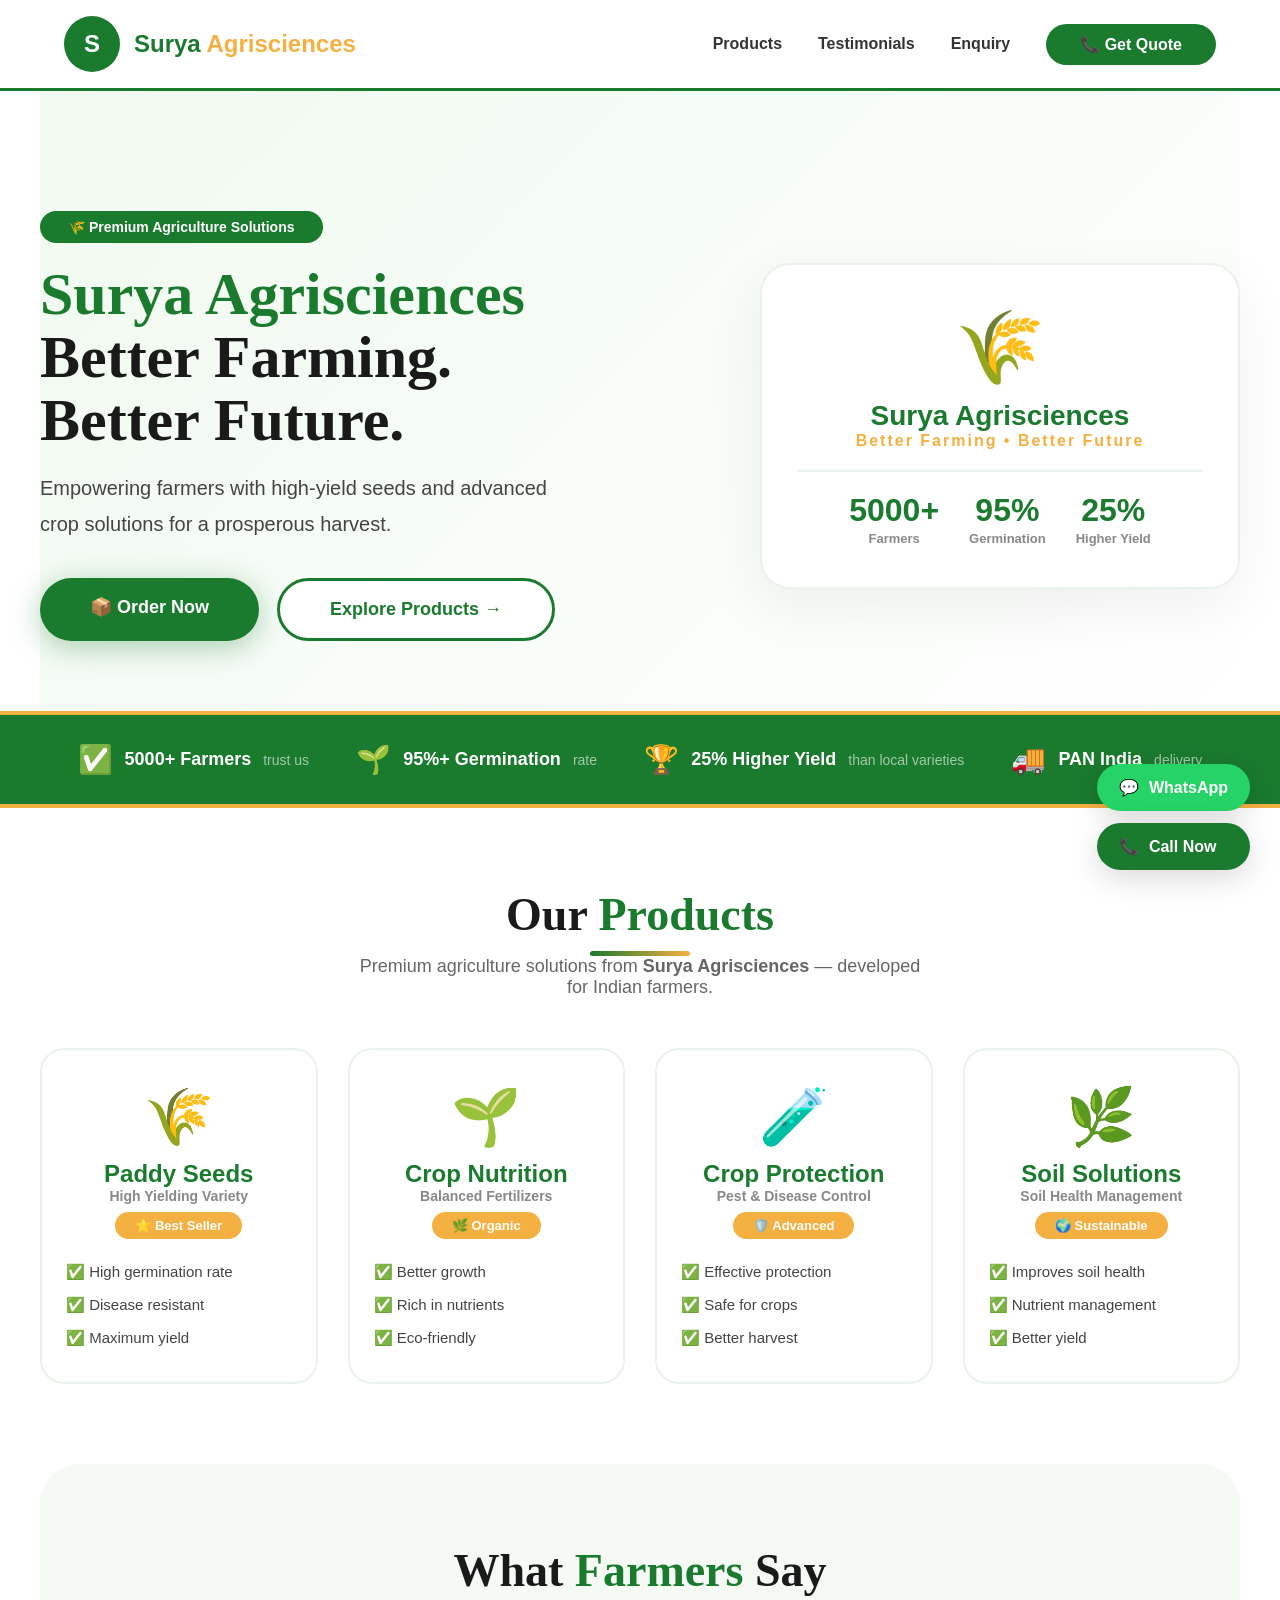
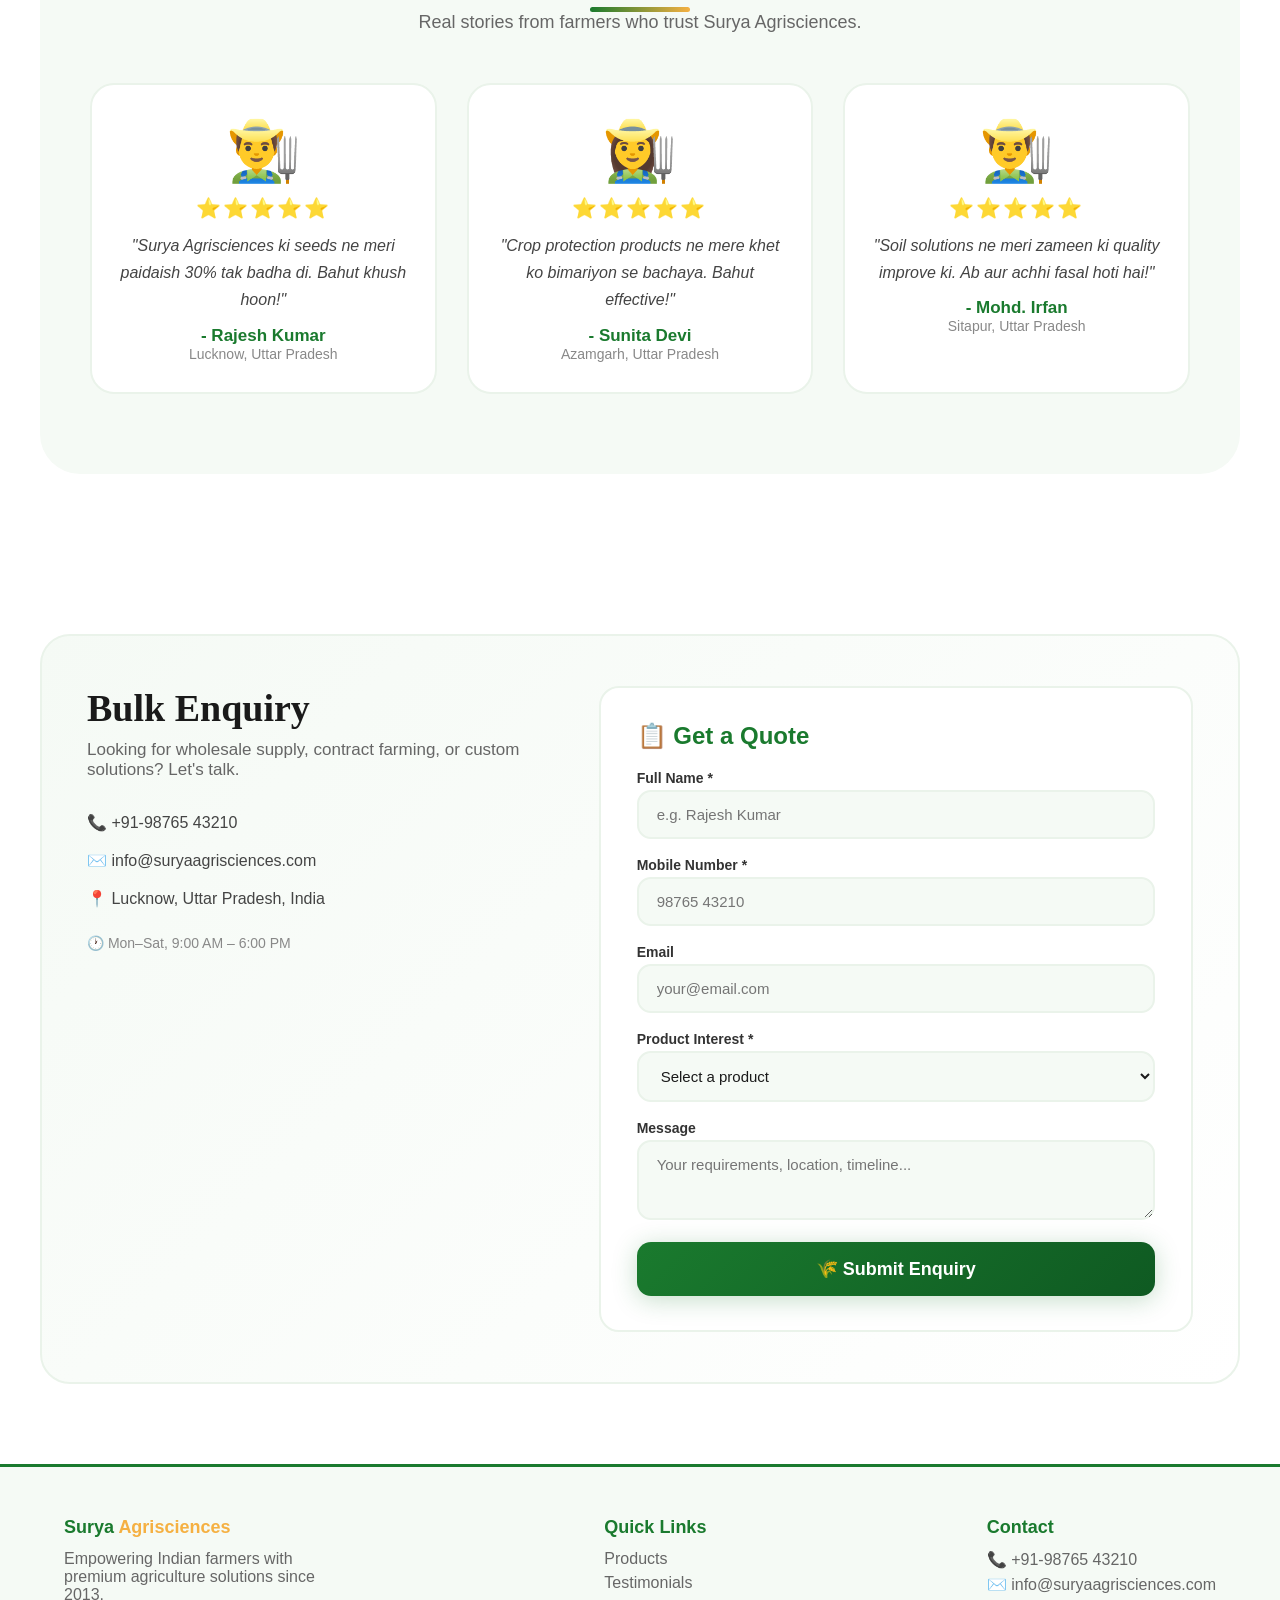
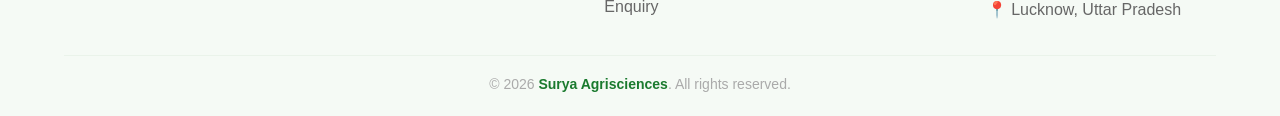
==== index.html @ 0237b811 "Rename Surya.html to index.html" ====
<!DOCTYPE html>
<html lang="hi">
<head>
    <meta charset="UTF-8">
    <meta name="viewport" content="width=device-width, initial-scale=1.0">
    <title>Surya Agrisciences</title>
    <style>
        *{margin:0;padding:0;box-sizing:border-box;}
        body{font-family:'Inter',sans-serif;background:#fff;color:#1a1a1a;}
        .container{max-width:1200px;margin:0 auto;padding:0 24px;}
        .navbar{background:#fff;padding:16px 0;border-bottom:3px solid #1a7a2e;position:sticky;top:0;z-index:999;}
        .nav-flex{display:flex;justify-content:space-between;align-items:center;flex-wrap:wrap;}
        .logo{display:flex;align-items:center;gap:14px;text-decoration:none;}
        .logo-icon{width:56px;height:56px;background:#1a7a2e;border-radius:50%;display:flex;align-items:center;justify-content:center;color:#fff;font-size:24px;font-weight:900;}
        .logo-text .company{font-size:24px;font-weight:900;color:#1a7a2e;}
        .logo-text .company span{color:#f5b042;}
        .nav-links{display:flex;gap:36px;list-style:none;font-weight:600;}
        .nav-links a{text-decoration:none;color:#333;transition:color 0.3s;}
        .nav-links a:hover{color:#1a7a2e;}
        .nav-cta{background:#1a7a2e;color:#fff!important;padding:12px 34px!important;border-radius:50px!important;}
        .hero{padding:120px 0 70px;display:flex;align-items:center;gap:60px;flex-wrap:wrap;background:linear-gradient(135deg,#f0faf0,#fff);}
        .hero-left{flex:1 1 50%;}
        .hero-left .badge{background:#1a7a2e;color:#fff;padding:8px 28px;border-radius:50px;font-size:14px;font-weight:800;display:inline-block;margin-bottom:20px;}
        .hero-left h1{font-size:60px;font-family:'Playfair Display',serif;line-height:1.05;margin-bottom:18px;}
        .hero-left h1 .highlight{color:#1a7a2e;}
        .hero-left p{font-size:20px;color:#444;max-width:520px;margin-bottom:36px;line-height:1.8;}
        .btn-primary{background:#1a7a2e;color:#fff;padding:18px 50px;border-radius:60px;text-decoration:none;font-weight:800;font-size:18px;display:inline-block;box-shadow:0 6px 30px rgba(26,122,46,0.35);}
        .btn-secondary{background:#fff;color:#1a7a2e;padding:18px 50px;border-radius:60px;text-decoration:none;font-weight:700;font-size:18px;border:3px solid #1a7a2e;display:inline-block;}
        .btn-group{display:flex;gap:18px;flex-wrap:wrap;}
        .hero-right{flex:1 1 35%;}
        .hero-card{background:#fff;border-radius:30px;padding:40px 35px;text-align:center;box-shadow:0 20px 60px rgba(0,0,0,0.06);border:2px solid #eaf3ea;}
        .hero-card .icon{font-size:72px;display:block;margin-bottom:10px;}
        .hero-card h3{font-size:28px;font-weight:900;color:#1a7a2e;}
        .hero-card .tagline{font-size:16px;color:#f5b042;font-weight:700;letter-spacing:2px;}
        .hero-card .stats{display:flex;justify-content:center;gap:30px;margin-top:20px;padding-top:20px;border-top:2px solid #eaf3ea;}
        .hero-card .stats .num{font-size:32px;font-weight:900;color:#1a7a2e;display:block;}
        .hero-card .stats .label{font-size:13px;color:#888;font-weight:600;}
        .trust-bar{background:#1a7a2e;padding:28px 0;border-top:4px solid #f5b042;border-bottom:4px solid #f5b042;}
        .trust-grid{display:flex;justify-content:space-around;flex-wrap:wrap;gap:20px;text-align:center;}
        .trust-item{font-weight:700;font-size:18px;color:#fff;display:flex;align-items:center;gap:12px;}
        .trust-item .emoji{font-size:28px;}
        .trust-item small{font-weight:400;color:rgba(255,255,255,0.6);font-size:14px;}
        .section{padding:80px 0;}
        .section-title{font-family:'Playfair Display',serif;font-size:46px;text-align:center;margin-bottom:4px;}
        .section-title span{color:#1a7a2e;}
        .section-sub{text-align:center;color:#666;max-width:580px;margin:0 auto 50px;font-size:18px;}
        .glow-line{width:100px;height:5px;background:linear-gradient(90deg,#1a7a2e,#f5b042);border-radius:4px;margin:10px auto 0;}
        .products-grid{display:grid;grid-template-columns:repeat(auto-fit,minmax(270px,1fr));gap:30px;}
        .product-card{background:#fff;border:2px solid #eaf3ea;border-radius:24px;padding:34px 24px 28px;text-align:center;transition:all 0.4s;}
        .product-card:hover{transform:translateY(-12px);border-color:#1a7a2e;box-shadow:0 20px 60px rgba(26,122,46,0.08);}
        .product-card .icon{font-size:56px;display:block;margin-bottom:10px;}
        .product-card h3{font-size:24px;color:#1a7a2e;font-weight:800;}
        .product-card .variety{font-size:14px;color:#888;font-weight:600;}
        .product-card .badge{background:#f5b042;color:#fff;padding:6px 20px;border-radius:50px;font-size:13px;font-weight:800;display:inline-block;margin-top:8px;}
        .product-card .features{margin-top:16px;font-size:15px;color:#444;line-height:2.2;text-align:left;}
        .product-card .features span{display:block;font-weight:500;}
        .product-card .features span::before{content:'✅ ';color:#1a7a2e;}
        .float-buttons{position:fixed;bottom:30px;right:30px;z-index:999;display:flex;flex-direction:column;gap:12px;}
        .float-btn{display:flex;align-items:center;gap:10px;padding:14px 22px;border-radius:60px;text-decoration:none;font-weight:700;color:#fff;box-shadow:0 8px 30px rgba(0,0,0,0.15);transition:all 0.3s;}
        .float-btn:hover{transform:translateY(-4px)scale(1.05);}
        .float-call{background:#1a7a2e;}
        .float-whatsapp{background:#25D366;}
        .footer{padding:50px 0 24px;border-top:3px solid #1a7a2e;background:#f5faf5;}
        .footer-grid{display:flex;justify-content:space-between;flex-wrap:wrap;gap:30px;margin-bottom:30px;}
        .footer-col h4{font-size:18px;color:#1a7a2e;margin-bottom:12px;font-weight:800;}
        .footer-col a{display:block;color:#666;text-decoration:none;margin-bottom:6px;font-weight:500;}
        .footer-col a:hover{color:#1a7a2e;}
        .footer-bottom{text-align:center;border-top:1px solid #eaf3ea;padding-top:20px;font-size:14px;color:#aaa;}
        .footer-bottom strong{color:#1a7a2e;}
        @media(max-width:768px){
            .hero-left h1{font-size:38px;}
            .nav-flex{flex-direction:column;}
            .nav-links{justify-content:center;margin-top:12px;gap:20px;flex-wrap:wrap;}
            .hero{padding:140px 0 40px;}
            .hero-card .stats{flex-direction:column;gap:12px;}
            .section-title{font-size:32px;}
            .btn-primary,.btn-secondary{padding:14px 32px;font-size:15px;}
            .trust-item{font-size:15px;}
            .trust-item .emoji{font-size:22px;}
        }
        @media(max-width:480px){
            .hero-left h1{font-size:30px;}
            .hero-left p{font-size:17px;}
            .products-grid{grid-template-columns:1fr;}
            .float-btn{padding:10px 16px;font-size:13px;}
            .float-btn-label{display:none;}
        }
    </style>
</head>
<body>

    <!-- NAVBAR -->
    <nav class="navbar">
        <div class="container nav-flex">
            <a href="#" class="logo">
                <div class="logo-icon">S</div>
                <div class="logo-text">
                    <span class="company">Surya <span>Agrisciences</span></span>
                </div>
            </a>
            <ul class="nav-links">
                <li><a href="#products">Products</a></li>
                <li><a href="#testimonials">Testimonials</a></li>
                <li><a href="#enquiry">Enquiry</a></li>
                <li><a href="#enquiry" class="nav-cta">📞 Get Quote</a></li>
            </ul>
        </div>
    </nav>

    <!-- FLOATING BUTTONS -->
    <div class="float-buttons">
        <a href="https://wa.me/919876543210" target="_blank" class="float-btn float-whatsapp">
            <span class="icon">💬</span>
            <span class="float-btn-label">WhatsApp</span>
        </a>
        <a href="tel:+919876543210" class="float-btn float-call">
            <span class="icon">📞</span>
            <span class="float-btn-label">Call Now</span>
        </a>
    </div>

    <!-- HERO -->
    <section class="container hero">
        <div class="hero-left">
            <div class="badge">🌾 Premium Agriculture Solutions</div>
            <h1><span class="highlight">Surya Agrisciences</span><br>Better Farming.<br>Better Future.</h1>
            <p>Empowering farmers with high-yield seeds and advanced crop solutions for a prosperous harvest.</p>
            <div class="btn-group">
                <a href="#enquiry" class="btn-primary">📦 Order Now</a>
                <a href="#products" class="btn-secondary">Explore Products →</a>
            </div>
        </div>
        <div class="hero-right">
            <div class="hero-card">
                <span class="icon">🌾</span>
                <h3>Surya Agrisciences</h3>
                <div class="tagline">Better Farming • Better Future</div>
                <div class="stats">
                    <div><span class="num">5000+</span><span class="label">Farmers</span></div>
                    <div><span class="num">95%</span><span class="label">Germination</span></div>
                    <div><span class="num">25%</span><span class="label">Higher Yield</span></div>
                </div>
            </div>
        </div>
    </section>

    <!-- TRUST BAR -->
    <div class="trust-bar">
        <div class="container trust-grid">
            <span class="trust-item"><span class="emoji">✅</span> 5000+ Farmers <small>trust us</small></span>
            <span class="trust-item"><span class="emoji">🌱</span> 95%+ Germination <small>rate</small></span>
            <span class="trust-item"><span class="emoji">🏆</span> 25% Higher Yield <small>than local varieties</small></span>
            <span class="trust-item"><span class="emoji">🚚</span> PAN India <small>delivery</small></span>
        </div>
    </div>

    <!-- PRODUCTS -->
    <section class="section container" id="products">
        <h2 class="section-title">Our <span>Products</span></h2>
        <div class="glow-line"></div>
        <p class="section-sub">Premium agriculture solutions from <strong>Surya Agrisciences</strong> — developed for Indian farmers.</p>
        <div class="products-grid">
            <div class="product-card">
                <span class="icon">🌾</span>
                <h3>Paddy Seeds</h3>
                <div class="variety">High Yielding Variety</div>
                <span class="badge">⭐ Best Seller</span>
                <div class="features">
                    <span>High germination rate</span>
                    <span>Disease resistant</span>
                    <span>Maximum yield</span>
                </div>
            </div>
            <div class="product-card">
                <span class="icon">🌱</span>
                <h3>Crop Nutrition</h3>
                <div class="variety">Balanced Fertilizers</div>
                <span class="badge">🌿 Organic</span>
                <div class="features">
                    <span>Better growth</span>
                    <span>Rich in nutrients</span>
                    <span>Eco-friendly</span>
                </div>
            </div>
            <div class="product-card">
                <span class="icon">🧪</span>
                <h3>Crop Protection</h3>
                <div class="variety">Pest & Disease Control</div>
                <span class="badge">🛡️ Advanced</span>
                <div class="features">
                    <span>Effective protection</span>
                    <span>Safe for crops</span>
                    <span>Better harvest</span>
                </div>
            </div>
            <div class="product-card">
                <span class="icon">🌿</span>
                <h3>Soil Solutions</h3>
                <div class="variety">Soil Health Management</div>
                <span class="badge">🌍 Sustainable</span>
                <div class="features">
                    <span>Improves soil health</span>
                    <span>Nutrient management</span>
                    <span>Better yield</span>
                </div>
            </div>
        </div>
    </section>

    <!-- TESTIMONIALS -->
    <section class="section container" id="testimonials" style="background:#f5faf5;border-radius:40px;margin:0 auto 80px;padding:80px 24px;">
        <h2 class="section-title">What <span>Farmers</span> Say</h2>
        <div class="glow-line"></div>
        <p class="section-sub">Real stories from farmers who trust Surya Agrisciences.</p>
        <div class="testimonials-grid" style="display:grid;grid-template-columns:repeat(auto-fit,minmax(280px,1fr));gap:30px;max-width:1100px;margin:0 auto;">
            <div class="testimonial-card" style="background:#fff;border:2px solid #eaf3ea;border-radius:24px;padding:30px 28px;text-align:center;">
                <span class="avatar" style="font-size:60px;display:block;margin-bottom:10px;">👨‍🌾</span>
                <div class="stars" style="color:#f5b042;font-size:20px;letter-spacing:2px;">⭐⭐⭐⭐⭐</div>
                <p class="quote" style="font-size:16px;color:#444;font-style:italic;line-height:1.7;margin:12px 0;">"Surya Agrisciences ki seeds ne meri paidaish 30% tak badha di. Bahut khush hoon!"</p>
                <div class="name" style="font-weight:700;color:#1a7a2e;font-size:17px;">- Rajesh Kumar</div>
                <div class="location" style="font-size:14px;color:#888;">Lucknow, Uttar Pradesh</div>
            </div>
            <div class="testimonial-card" style="background:#fff;border:2px solid #eaf3ea;border-radius:24px;padding:30px 28px;text-align:center;">
                <span class="avatar" style="font-size:60px;display:block;margin-bottom:10px;">👩‍🌾</span>
                <div class="stars" style="color:#f5b042;font-size:20px;letter-spacing:2px;">⭐⭐⭐⭐⭐</div>
                <p class="quote" style="font-size:16px;color:#444;font-style:italic;line-height:1.7;margin:12px 0;">"Crop protection products ne mere khet ko bimariyon se bachaya. Bahut effective!"</p>
                <div class="name" style="font-weight:700;color:#1a7a2e;font-size:17px;">- Sunita Devi</div>
                <div class="location" style="font-size:14px;color:#888;">Azamgarh, Uttar Pradesh</div>
            </div>
            <div class="testimonial-card" style="background:#fff;border:2px solid #eaf3ea;border-radius:24px;padding:30px 28px;text-align:center;">
                <span class="avatar" style="font-size:60px;display:block;margin-bottom:10px;">👨‍🌾</span>
                <div class="stars" style="color:#f5b042;font-size:20px;letter-spacing:2px;">⭐⭐⭐⭐⭐</div>
                <p class="quote" style="font-size:16px;color:#444;font-style:italic;line-height:1.7;margin:12px 0;">"Soil solutions ne meri zameen ki quality improve ki. Ab aur achhi fasal hoti hai!"</p>
                <div class="name" style="font-weight:700;color:#1a7a2e;font-size:17px;">- Mohd. Irfan</div>
                <div class="location" style="font-size:14px;color:#888;">Sitapur, Uttar Pradesh</div>
            </div>
        </div>
    </section>

    <!-- ENQUIRY -->
    <section class="section container" id="enquiry">
        <div class="enquiry-section" style="background:linear-gradient(135deg,#f5faf5,#fff);border:2px solid #eaf3ea;border-radius:30px;padding:50px 45px;display:flex;gap:50px;flex-wrap:wrap;">
            <div class="enquiry-left" style="flex:1 1 38%;">
                <h2 style="font-family:'Playfair Display',serif;font-size:38px;color:#1a1a1a;margin-bottom:10px;">Bulk Enquiry</h2>
                <p style="color:#666;font-size:17px;">Looking for wholesale supply, contract farming, or custom solutions? Let's talk.</p>
                <div class="contact-info" style="margin-top:24px;font-size:16px;color:#444;line-height:2.4;font-weight:500;">
                    <div>📞 +91-98765 43210</div>
                    <div>✉️ info@suryaagrisciences.com</div>
                    <div>📍 Lucknow, Uttar Pradesh, India</div>
                    <div style="color:#888;font-size:14px;margin-top:8px;">🕐 Mon–Sat, 9:00 AM – 6:00 PM</div>
                </div>
            </div>
            <div class="enquiry-right" style="flex:1 1 50%;background:#fff;padding:34px 36px;border-radius:20px;border:2px solid #eaf3ea;">
                <h3 style="font-size:24px;color:#1a7a2e;margin-bottom:20px;font-weight:800;">📋 Get a Quote</h3>
                <form action="#" method="POST">
                    <div class="form-group" style="margin-bottom:18px;">
                        <label style="font-weight:700;font-size:14px;color:#333;display:block;margin-bottom:4px;">Full Name *</label>
                        <input type="text" placeholder="e.g. Rajesh Kumar" required style="width:100%;padding:14px 18px;background:#f5faf5;border:2px solid #eaf3ea;border-radius:14px;font-size:15px;font-family:inherit;color:#1a1a1a;" />
                    </div>
                    <div class="form-group" style="margin-bottom:18px;">
                        <label style="font-weight:700;font-size:14px;color:#333;display:block;margin-bottom:4px;">Mobile Number *</label>
                        <input type="tel" placeholder="98765 43210" required style="width:100%;padding:14px 18px;background:#f5faf5;border:2px solid #eaf3ea;border-radius:14px;font-size:15px;font-family:inherit;color:#1a1a1a;" />
                    </div>
                    <div class="form-group" style="margin-bottom:18px;">
                        <label style="font-weight:700;font-size:14px;color:#333;display:block;margin-bottom:4px;">Email</label>
                        <input type="email" placeholder="your@email.com" style="width:100%;padding:14px 18px;background:#f5faf5;border:2px solid #eaf3ea;border-radius:14px;font-size:15px;font-family:inherit;color:#1a1a1a;" />
                    </div>
                    <div class="form-group" style="margin-bottom:18px;">
                        <label style="font-weight:700;font-size:14px;color:#333;display:block;margin-bottom:4px;">Product Interest *</label>
                        <select required style="width:100%;padding:14px 18px;background:#f5faf5;border:2px solid #eaf3ea;border-radius:14px;font-size:15px;font-family:inherit;color:#1a1a1a;">
                            <option value="">Select a product</option>
                            <option>Paddy Seeds</option>
                            <option>Crop Nutrition</option>
                            <option>Crop Protection</option>
                            <option>Soil Solutions</option>
                            <option>Custom / Contract Farming</option>
                        </select>
                    </div>
                    <div class="form-group" style="margin-bottom:18px;">
                        <label style="font-weight:700;font-size:14px;color:#333;display:block;margin-bottom:4px;">Message</label>
                        <textarea placeholder="Your requirements, location, timeline..." style="width:100%;padding:14px 18px;background:#f5faf5;border:2px solid #eaf3ea;border-radius:14px;font-size:15px;font-family:inherit;color:#1a1a1a;height:80px;resize:vertical;"></textarea>
                    </div>
                    <button type="submit" class="btn-submit" style="background:linear-gradient(135deg,#1a7a2e,#0f5a22);color:#fff;padding:16px;border:none;border-radius:14px;font-weight:800;font-size:18px;cursor:pointer;width:100%;transition:all 0.3s;box-shadow:0 4px 25px rgba(26,122,46,0.25);">🌾 Submit Enquiry</button>
                </form>
            </div>
        </div>
    </section>

    <!-- FOOTER -->
    <footer class="footer">
        <div class="container">
            <div class="footer-grid">
                <div class="footer-col">
                    <h4>Surya <span style="color:#f5b042;">Agrisciences</span></h4>
                    <p style="color:#666;max-width:260px;">Empowering Indian farmers with premium agriculture solutions since 2013.</p>
                </div>
                <div class="footer-col">
                    <h4>Quick Links</h4>
                    <a href="#products">Products</a>
                    <a href="#testimonials">Testimonials</a>
                    <a href="#enquiry">Enquiry</a>
                </div>
                <div class="footer-col">
                    <h4>Contact</h4>
                    <a href="tel:+919876543210">📞 +91-98765 43210</a>
                    <a href="mailto:info@suryaagrisciences.com">✉️ info@suryaagrisciences.com</a>
                    <a href="#">📍 Lucknow, Uttar Pradesh</a>
                </div>
            </div>
            <div class="footer-bottom">
                &copy; 2026 <strong>Surya Agrisciences</strong>. All rights reserved.
            </div>
        </div>
    </footer>

</body>
</html>
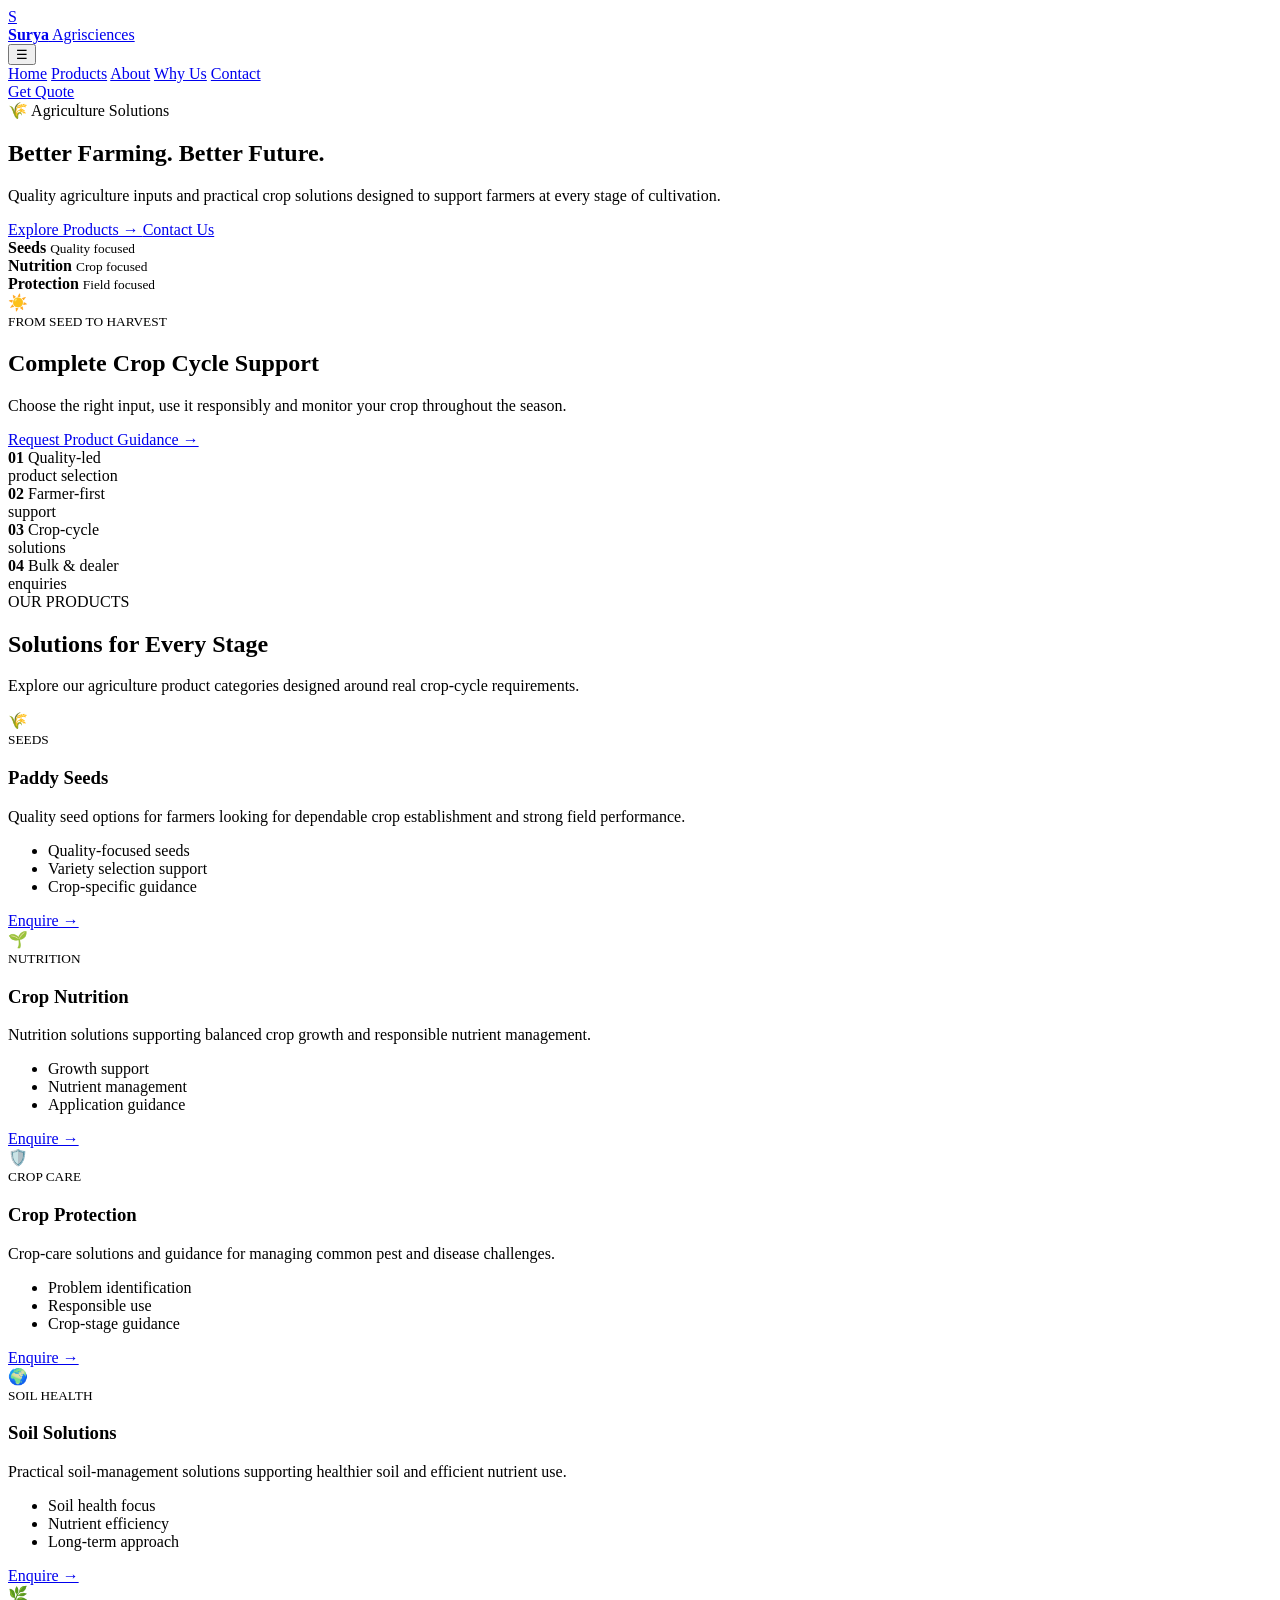
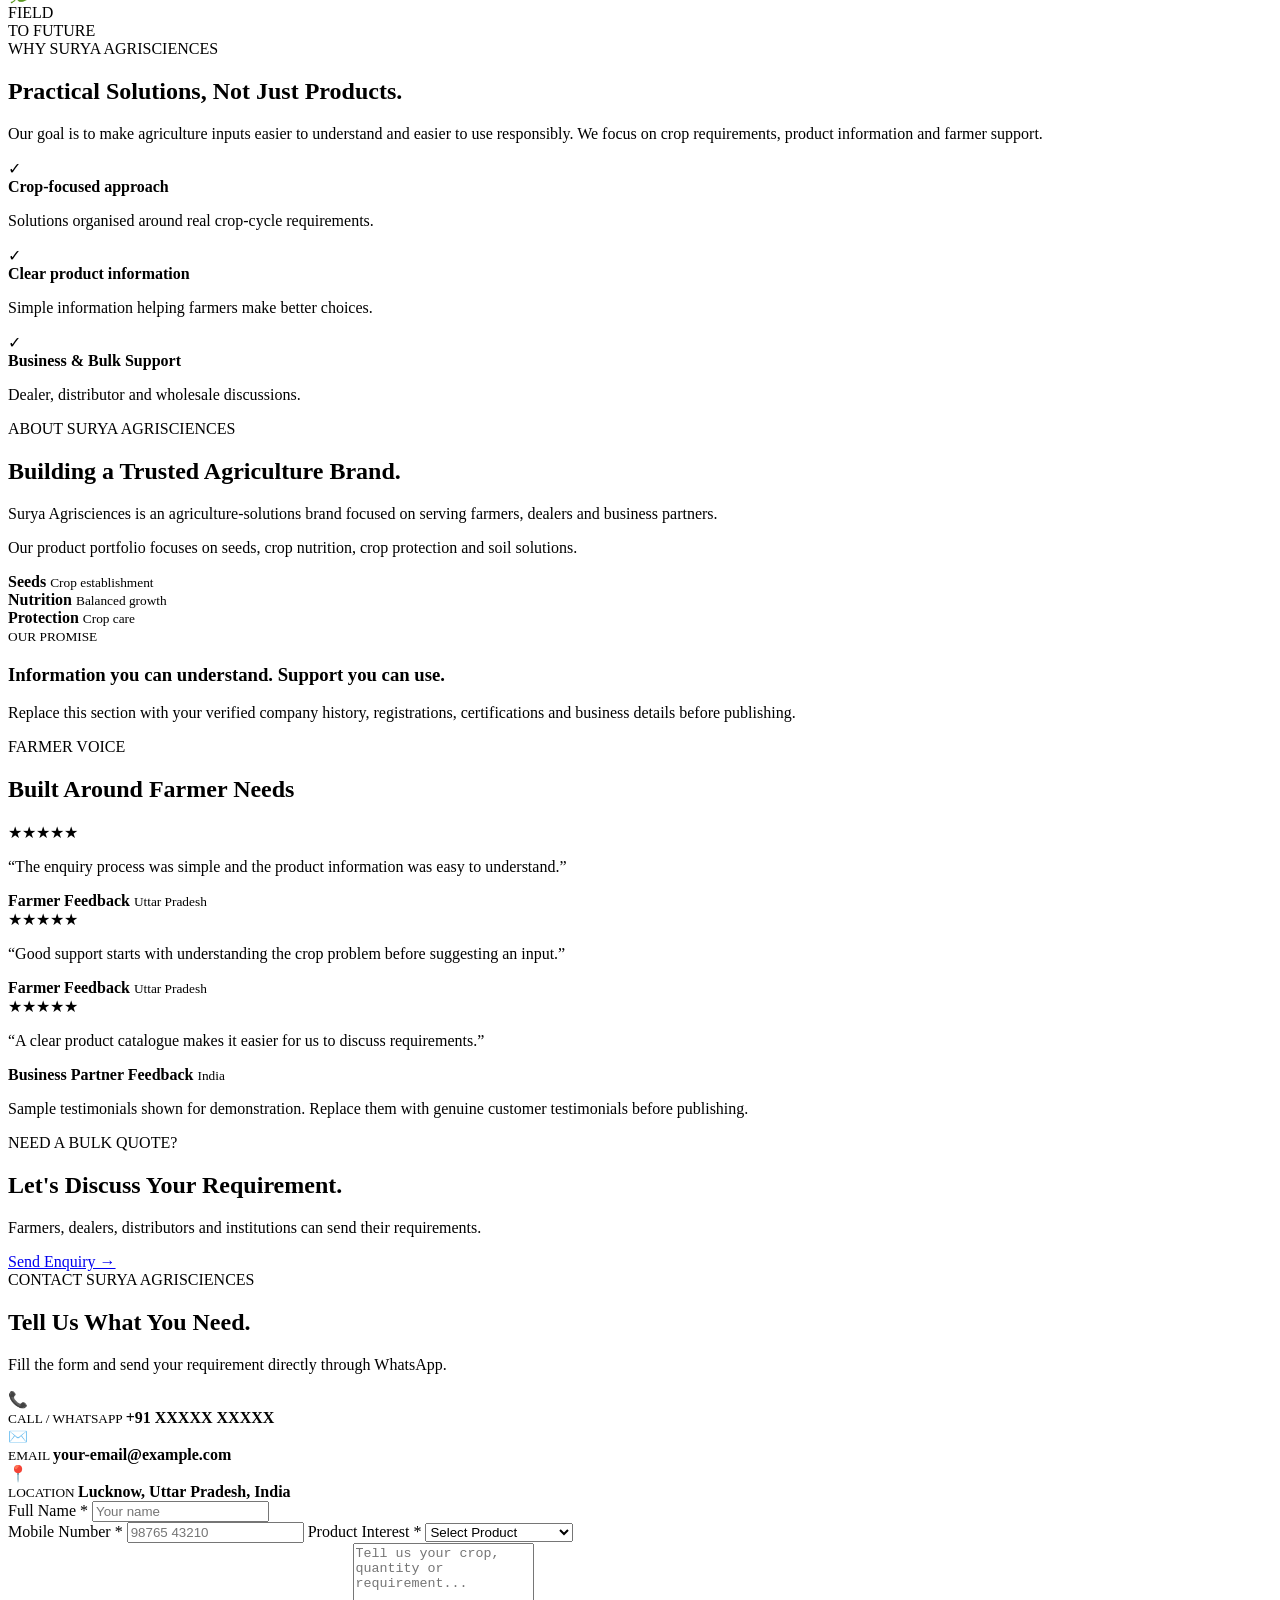
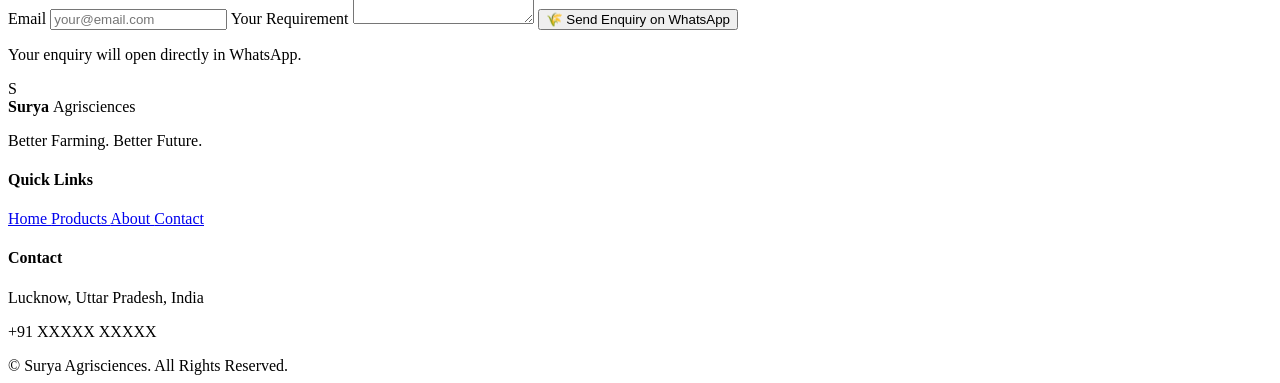
==== commit f34c11b4: "Update index.html" ====
--- a/index.html
+++ b/index.html
@@ -1,317 +1,1078 @@
 <!DOCTYPE html>
-<html lang="hi">
+<html lang="en">
 <head>
     <meta charset="UTF-8">
     <meta name="viewport" content="width=device-width, initial-scale=1.0">
-    <title>Surya Agrisciences</title>
-    <style>
-        *{margin:0;padding:0;box-sizing:border-box;}
-        body{font-family:'Inter',sans-serif;background:#fff;color:#1a1a1a;}
-        .container{max-width:1200px;margin:0 auto;padding:0 24px;}
-        .navbar{background:#fff;padding:16px 0;border-bottom:3px solid #1a7a2e;position:sticky;top:0;z-index:999;}
-        .nav-flex{display:flex;justify-content:space-between;align-items:center;flex-wrap:wrap;}
-        .logo{display:flex;align-items:center;gap:14px;text-decoration:none;}
-        .logo-icon{width:56px;height:56px;background:#1a7a2e;border-radius:50%;display:flex;align-items:center;justify-content:center;color:#fff;font-size:24px;font-weight:900;}
-        .logo-text .company{font-size:24px;font-weight:900;color:#1a7a2e;}
-        .logo-text .company span{color:#f5b042;}
-        .nav-links{display:flex;gap:36px;list-style:none;font-weight:600;}
-        .nav-links a{text-decoration:none;color:#333;transition:color 0.3s;}
-        .nav-links a:hover{color:#1a7a2e;}
-        .nav-cta{background:#1a7a2e;color:#fff!important;padding:12px 34px!important;border-radius:50px!important;}
-        .hero{padding:120px 0 70px;display:flex;align-items:center;gap:60px;flex-wrap:wrap;background:linear-gradient(135deg,#f0faf0,#fff);}
-        .hero-left{flex:1 1 50%;}
-        .hero-left .badge{background:#1a7a2e;color:#fff;padding:8px 28px;border-radius:50px;font-size:14px;font-weight:800;display:inline-block;margin-bottom:20px;}
-        .hero-left h1{font-size:60px;font-family:'Playfair Display',serif;line-height:1.05;margin-bottom:18px;}
-        .hero-left h1 .highlight{color:#1a7a2e;}
-        .hero-left p{font-size:20px;color:#444;max-width:520px;margin-bottom:36px;line-height:1.8;}
-        .btn-primary{background:#1a7a2e;color:#fff;padding:18px 50px;border-radius:60px;text-decoration:none;font-weight:800;font-size:18px;display:inline-block;box-shadow:0 6px 30px rgba(26,122,46,0.35);}
-        .btn-secondary{background:#fff;color:#1a7a2e;padding:18px 50px;border-radius:60px;text-decoration:none;font-weight:700;font-size:18px;border:3px solid #1a7a2e;display:inline-block;}
-        .btn-group{display:flex;gap:18px;flex-wrap:wrap;}
-        .hero-right{flex:1 1 35%;}
-        .hero-card{background:#fff;border-radius:30px;padding:40px 35px;text-align:center;box-shadow:0 20px 60px rgba(0,0,0,0.06);border:2px solid #eaf3ea;}
-        .hero-card .icon{font-size:72px;display:block;margin-bottom:10px;}
-        .hero-card h3{font-size:28px;font-weight:900;color:#1a7a2e;}
-        .hero-card .tagline{font-size:16px;color:#f5b042;font-weight:700;letter-spacing:2px;}
-        .hero-card .stats{display:flex;justify-content:center;gap:30px;margin-top:20px;padding-top:20px;border-top:2px solid #eaf3ea;}
-        .hero-card .stats .num{font-size:32px;font-weight:900;color:#1a7a2e;display:block;}
-        .hero-card .stats .label{font-size:13px;color:#888;font-weight:600;}
-        .trust-bar{background:#1a7a2e;padding:28px 0;border-top:4px solid #f5b042;border-bottom:4px solid #f5b042;}
-        .trust-grid{display:flex;justify-content:space-around;flex-wrap:wrap;gap:20px;text-align:center;}
-        .trust-item{font-weight:700;font-size:18px;color:#fff;display:flex;align-items:center;gap:12px;}
-        .trust-item .emoji{font-size:28px;}
-        .trust-item small{font-weight:400;color:rgba(255,255,255,0.6);font-size:14px;}
-        .section{padding:80px 0;}
-        .section-title{font-family:'Playfair Display',serif;font-size:46px;text-align:center;margin-bottom:4px;}
-        .section-title span{color:#1a7a2e;}
-        .section-sub{text-align:center;color:#666;max-width:580px;margin:0 auto 50px;font-size:18px;}
-        .glow-line{width:100px;height:5px;background:linear-gradient(90deg,#1a7a2e,#f5b042);border-radius:4px;margin:10px auto 0;}
-        .products-grid{display:grid;grid-template-columns:repeat(auto-fit,minmax(270px,1fr));gap:30px;}
-        .product-card{background:#fff;border:2px solid #eaf3ea;border-radius:24px;padding:34px 24px 28px;text-align:center;transition:all 0.4s;}
-        .product-card:hover{transform:translateY(-12px);border-color:#1a7a2e;box-shadow:0 20px 60px rgba(26,122,46,0.08);}
-        .product-card .icon{font-size:56px;display:block;margin-bottom:10px;}
-        .product-card h3{font-size:24px;color:#1a7a2e;font-weight:800;}
-        .product-card .variety{font-size:14px;color:#888;font-weight:600;}
-        .product-card .badge{background:#f5b042;color:#fff;padding:6px 20px;border-radius:50px;font-size:13px;font-weight:800;display:inline-block;margin-top:8px;}
-        .product-card .features{margin-top:16px;font-size:15px;color:#444;line-height:2.2;text-align:left;}
-        .product-card .features span{display:block;font-weight:500;}
-        .product-card .features span::before{content:'✅ ';color:#1a7a2e;}
-        .float-buttons{position:fixed;bottom:30px;right:30px;z-index:999;display:flex;flex-direction:column;gap:12px;}
-        .float-btn{display:flex;align-items:center;gap:10px;padding:14px 22px;border-radius:60px;text-decoration:none;font-weight:700;color:#fff;box-shadow:0 8px 30px rgba(0,0,0,0.15);transition:all 0.3s;}
-        .float-btn:hover{transform:translateY(-4px)scale(1.05);}
-        .float-call{background:#1a7a2e;}
-        .float-whatsapp{background:#25D366;}
-        .footer{padding:50px 0 24px;border-top:3px solid #1a7a2e;background:#f5faf5;}
-        .footer-grid{display:flex;justify-content:space-between;flex-wrap:wrap;gap:30px;margin-bottom:30px;}
-        .footer-col h4{font-size:18px;color:#1a7a2e;margin-bottom:12px;font-weight:800;}
-        .footer-col a{display:block;color:#666;text-decoration:none;margin-bottom:6px;font-weight:500;}
-        .footer-col a:hover{color:#1a7a2e;}
-        .footer-bottom{text-align:center;border-top:1px solid #eaf3ea;padding-top:20px;font-size:14px;color:#aaa;}
-        .footer-bottom strong{color:#1a7a2e;}
-        @media(max-width:768px){
-            .hero-left h1{font-size:38px;}
-            .nav-flex{flex-direction:column;}
-            .nav-links{justify-content:center;margin-top:12px;gap:20px;flex-wrap:wrap;}
-            .hero{padding:140px 0 40px;}
-            .hero-card .stats{flex-direction:column;gap:12px;}
-            .section-title{font-size:32px;}
-            .btn-primary,.btn-secondary{padding:14px 32px;font-size:15px;}
-            .trust-item{font-size:15px;}
-            .trust-item .emoji{font-size:22px;}
-        }
-        @media(max-width:480px){
-            .hero-left h1{font-size:30px;}
-            .hero-left p{font-size:17px;}
-            .products-grid{grid-template-columns:1fr;}
-            .float-btn{padding:10px 16px;font-size:13px;}
-            .float-btn-label{display:none;}
-        }
-    </style>
+
+    <meta name="description"
+        content="Surya Agrisciences - Agriculture seeds, crop nutrition, crop protection and soil solutions.">
+
+    <meta name="keywords"
+        content="Surya Agrisciences, agriculture, seeds, paddy seeds, crop nutrition, crop protection, soil solutions">
+
+    <meta name="author" content="Surya Agrisciences">
+
+    <title>Surya Agrisciences | Better Farming. Better Future.</title>
+
+    <link rel="stylesheet" href="style.css">
 </head>
+
 <body>
 
-    <!-- NAVBAR -->
-    <nav class="navbar">
-        <div class="container nav-flex">
-            <a href="#" class="logo">
-                <div class="logo-icon">S</div>
-                <div class="logo-text">
-                    <span class="company">Surya <span>Agrisciences</span></span>
-                </div>
+<!-- ================= HEADER ================= -->
+
+<header class="header">
+
+    <div class="container nav-container">
+
+        <a href="#home" class="logo">
+
+            <div class="logo-icon">S</div>
+
+            <div>
+                <strong>Surya</strong>
+                <span>Agrisciences</span>
+            </div>
+
+        </a>
+
+
+        <button class="menu-btn" id="menuBtn">
+            ☰
+        </button>
+
+
+        <nav id="navMenu">
+
+            <a href="#home">Home</a>
+
+            <a href="#products">Products</a>
+
+            <a href="#about">About</a>
+
+            <a href="#why-us">Why Us</a>
+
+            <a href="#contact">Contact</a>
+
+        </nav>
+
+
+        <a href="#contact" class="nav-button">
+            Get Quote
+        </a>
+
+    </div>
+
+</header>
+
+
+
+<!-- ================= HERO ================= -->
+
+<section class="hero" id="home">
+
+    <div class="hero-overlay"></div>
+
+    <div class="container hero-container">
+
+        <div class="hero-content">
+
+            <span class="hero-tag">
+                🌾 Agriculture Solutions
+            </span>
+
+
+            <h1>
+                Better Farming.
+                <span>Better Future.</span>
+            </h1>
+
+
+            <p>
+                Quality agriculture inputs and practical crop solutions
+                designed to support farmers at every stage of cultivation.
+            </p>
+
+
+            <div class="hero-buttons">
+
+                <a href="#products" class="btn primary">
+                    Explore Products →
+                </a>
+
+                <a href="#contact" class="btn secondary">
+                    Contact Us
+                </a>
+
+            </div>
+
+
+            <div class="hero-points">
+
+                <div>
+                    <strong>Seeds</strong>
+                    <small>Quality focused</small>
+                </div>
+
+                <div>
+                    <strong>Nutrition</strong>
+                    <small>Crop focused</small>
+                </div>
+
+                <div>
+                    <strong>Protection</strong>
+                    <small>Field focused</small>
+                </div>
+
+            </div>
+
+        </div>
+
+
+        <div class="hero-card">
+
+            <div class="sun-icon">
+                ☀️
+            </div>
+
+            <small>
+                FROM SEED TO HARVEST
+            </small>
+
+            <h2>
+                Complete Crop Cycle Support
+            </h2>
+
+            <p>
+                Choose the right input, use it responsibly and
+                monitor your crop throughout the season.
+            </p>
+
+            <a href="#contact">
+                Request Product Guidance →
             </a>
-            <ul class="nav-links">
-                <li><a href="#products">Products</a></li>
-                <li><a href="#testimonials">Testimonials</a></li>
-                <li><a href="#enquiry">Enquiry</a></li>
-                <li><a href="#enquiry" class="nav-cta">📞 Get Quote</a></li>
-            </ul>
-        </div>
-    </nav>
-
-    <!-- FLOATING BUTTONS -->
-    <div class="float-buttons">
-        <a href="https://wa.me/919876543210" target="_blank" class="float-btn float-whatsapp">
-            <span class="icon">💬</span>
-            <span class="float-btn-label">WhatsApp</span>
+
+        </div>
+
+    </div>
+
+</section>
+
+
+
+<!-- ================= STATS ================= -->
+
+<section class="stats">
+
+    <div class="container stats-grid">
+
+        <div>
+            <strong>01</strong>
+            <span>
+                Quality-led<br>
+                product selection
+            </span>
+        </div>
+
+        <div>
+            <strong>02</strong>
+            <span>
+                Farmer-first<br>
+                support
+            </span>
+        </div>
+
+        <div>
+            <strong>03</strong>
+            <span>
+                Crop-cycle<br>
+                solutions
+            </span>
+        </div>
+
+        <div>
+            <strong>04</strong>
+            <span>
+                Bulk & dealer<br>
+                enquiries
+            </span>
+        </div>
+
+    </div>
+
+</section>
+
+
+
+<!-- ================= PRODUCTS ================= -->
+
+<section class="section" id="products">
+
+    <div class="container">
+
+        <div class="section-heading">
+
+            <div>
+
+                <span>
+                    OUR PRODUCTS
+                </span>
+
+                <h2>
+                    Solutions for Every Stage
+                </h2>
+
+            </div>
+
+            <p>
+                Explore our agriculture product categories
+                designed around real crop-cycle requirements.
+            </p>
+
+        </div>
+
+
+
+        <div class="products-grid">
+
+
+            <!-- PRODUCT 1 -->
+
+            <div class="product-card">
+
+                <div class="product-icon">
+                    🌾
+                </div>
+
+                <small>
+                    SEEDS
+                </small>
+
+                <h3>
+                    Paddy Seeds
+                </h3>
+
+                <p>
+                    Quality seed options for farmers looking
+                    for dependable crop establishment and
+                    strong field performance.
+                </p>
+
+                <ul>
+
+                    <li>Quality-focused seeds</li>
+
+                    <li>Variety selection support</li>
+
+                    <li>Crop-specific guidance</li>
+
+                </ul>
+
+                <a href="#contact"
+                   onclick="selectProduct('Paddy Seeds')">
+
+                    Enquire →
+
+                </a>
+
+            </div>
+
+
+
+            <!-- PRODUCT 2 -->
+
+            <div class="product-card">
+
+                <div class="product-icon">
+                    🌱
+                </div>
+
+                <small>
+                    NUTRITION
+                </small>
+
+                <h3>
+                    Crop Nutrition
+                </h3>
+
+                <p>
+                    Nutrition solutions supporting balanced
+                    crop growth and responsible nutrient
+                    management.
+                </p>
+
+                <ul>
+
+                    <li>Growth support</li>
+
+                    <li>Nutrient management</li>
+
+                    <li>Application guidance</li>
+
+                </ul>
+
+                <a href="#contact"
+                   onclick="selectProduct('Crop Nutrition')">
+
+                    Enquire →
+
+                </a>
+
+            </div>
+
+
+
+            <!-- PRODUCT 3 -->
+
+            <div class="product-card">
+
+                <div class="product-icon">
+                    🛡️
+                </div>
+
+                <small>
+                    CROP CARE
+                </small>
+
+                <h3>
+                    Crop Protection
+                </h3>
+
+                <p>
+                    Crop-care solutions and guidance for
+                    managing common pest and disease
+                    challenges.
+                </p>
+
+                <ul>
+
+                    <li>Problem identification</li>
+
+                    <li>Responsible use</li>
+
+                    <li>Crop-stage guidance</li>
+
+                </ul>
+
+                <a href="#contact"
+                   onclick="selectProduct('Crop Protection')">
+
+                    Enquire →
+
+                </a>
+
+            </div>
+
+
+
+            <!-- PRODUCT 4 -->
+
+            <div class="product-card">
+
+                <div class="product-icon">
+                    🌍
+                </div>
+
+                <small>
+                    SOIL HEALTH
+                </small>
+
+                <h3>
+                    Soil Solutions
+                </h3>
+
+                <p>
+                    Practical soil-management solutions
+                    supporting healthier soil and efficient
+                    nutrient use.
+                </p>
+
+                <ul>
+
+                    <li>Soil health focus</li>
+
+                    <li>Nutrient efficiency</li>
+
+                    <li>Long-term approach</li>
+
+                </ul>
+
+                <a href="#contact"
+                   onclick="selectProduct('Soil Solutions')">
+
+                    Enquire →
+
+                </a>
+
+            </div>
+
+        </div>
+
+    </div>
+
+</section>
+
+
+
+<!-- ================= WHY US ================= -->
+
+<section class="why-section" id="why-us">
+
+    <div class="container why-grid">
+
+        <div class="field-image">
+
+            <div class="field-badge">
+
+                🌿
+
+                <br>
+
+                FIELD
+                <br>
+
+                TO FUTURE
+
+            </div>
+
+        </div>
+
+
+        <div class="why-content">
+
+            <span>
+                WHY SURYA AGRISCIENCES
+            </span>
+
+            <h2>
+                Practical Solutions,
+                Not Just Products.
+            </h2>
+
+            <p>
+                Our goal is to make agriculture inputs easier
+                to understand and easier to use responsibly.
+                We focus on crop requirements, product
+                information and farmer support.
+            </p>
+
+
+            <div class="features">
+
+                <div class="feature">
+
+                    <div class="check">
+                        ✓
+                    </div>
+
+                    <div>
+
+                        <strong>
+                            Crop-focused approach
+                        </strong>
+
+                        <p>
+                            Solutions organised around
+                            real crop-cycle requirements.
+                        </p>
+
+                    </div>
+
+                </div>
+
+
+                <div class="feature">
+
+                    <div class="check">
+                        ✓
+                    </div>
+
+                    <div>
+
+                        <strong>
+                            Clear product information
+                        </strong>
+
+                        <p>
+                            Simple information helping
+                            farmers make better choices.
+                        </p>
+
+                    </div>
+
+                </div>
+
+
+                <div class="feature">
+
+                    <div class="check">
+                        ✓
+                    </div>
+
+                    <div>
+
+                        <strong>
+                            Business & Bulk Support
+                        </strong>
+
+                        <p>
+                            Dealer, distributor and
+                            wholesale discussions.
+                        </p>
+
+                    </div>
+
+                </div>
+
+            </div>
+
+        </div>
+
+    </div>
+
+</section>
+
+
+
+<!-- ================= ABOUT ================= -->
+
+<section class="section about" id="about">
+
+    <div class="container about-grid">
+
+        <div>
+
+            <span>
+                ABOUT SURYA AGRISCIENCES
+            </span>
+
+            <h2>
+                Building a Trusted
+                Agriculture Brand.
+            </h2>
+
+            <p>
+                Surya Agrisciences is an agriculture-solutions
+                brand focused on serving farmers, dealers and
+                business partners.
+            </p>
+
+            <p>
+                Our product portfolio focuses on seeds,
+                crop nutrition, crop protection and soil
+                solutions.
+            </p>
+
+
+            <div class="mini-cards">
+
+                <div>
+                    <strong>
+                        Seeds
+                    </strong>
+
+                    <small>
+                        Crop establishment
+                    </small>
+                </div>
+
+                <div>
+                    <strong>
+                        Nutrition
+                    </strong>
+
+                    <small>
+                        Balanced growth
+                    </small>
+                </div>
+
+                <div>
+                    <strong>
+                        Protection
+                    </strong>
+
+                    <small>
+                        Crop care
+                    </small>
+                </div>
+
+            </div>
+
+        </div>
+
+
+        <div class="promise">
+
+            <small>
+                OUR PROMISE
+            </small>
+
+            <h3>
+                Information you can understand.
+                Support you can use.
+            </h3>
+
+            <p>
+                Replace this section with your verified
+                company history, registrations, certifications
+                and business details before publishing.
+            </p>
+
+        </div>
+
+    </div>
+
+</section>
+
+
+
+<!-- ================= TESTIMONIALS ================= -->
+
+<section class="section testimonials">
+
+    <div class="container">
+
+        <div class="section-heading center">
+
+            <div>
+
+                <span>
+                    FARMER VOICE
+                </span>
+
+                <h2>
+                    Built Around Farmer Needs
+                </h2>
+
+            </div>
+
+        </div>
+
+
+        <div class="testimonial-grid">
+
+
+            <div class="testimonial">
+
+                <div class="stars">
+                    ★★★★★
+                </div>
+
+                <p>
+                    “The enquiry process was simple and
+                    the product information was easy to
+                    understand.”
+                </p>
+
+                <strong>
+                    Farmer Feedback
+                </strong>
+
+                <small>
+                    Uttar Pradesh
+                </small>
+
+            </div>
+
+
+            <div class="testimonial">
+
+                <div class="stars">
+                    ★★★★★
+                </div>
+
+                <p>
+                    “Good support starts with understanding
+                    the crop problem before suggesting
+                    an input.”
+                </p>
+
+                <strong>
+                    Farmer Feedback
+                </strong>
+
+                <small>
+                    Uttar Pradesh
+                </small>
+
+            </div>
+
+
+            <div class="testimonial">
+
+                <div class="stars">
+                    ★★★★★
+                </div>
+
+                <p>
+                    “A clear product catalogue makes it
+                    easier for us to discuss requirements.”
+                </p>
+
+                <strong>
+                    Business Partner Feedback
+                </strong>
+
+                <small>
+                    India
+                </small>
+
+            </div>
+
+        </div>
+
+
+        <p class="sample-note">
+            Sample testimonials shown for demonstration.
+            Replace them with genuine customer testimonials
+            before publishing.
+        </p>
+
+    </div>
+
+</section>
+
+
+
+<!-- ================= CTA ================= -->
+
+<section class="cta">
+
+    <div class="container cta-container">
+
+        <div>
+
+            <span>
+                NEED A BULK QUOTE?
+            </span>
+
+            <h2>
+                Let's Discuss Your Requirement.
+            </h2>
+
+            <p>
+                Farmers, dealers, distributors and
+                institutions can send their requirements.
+            </p>
+
+        </div>
+
+
+        <a href="#contact" class="btn white">
+            Send Enquiry →
         </a>
-        <a href="tel:+919876543210" class="float-btn float-call">
-            <span class="icon">📞</span>
-            <span class="float-btn-label">Call Now</span>
-        </a>
+
     </div>
 
-    <!-- HERO -->
-    <section class="container hero">
-        <div class="hero-left">
-            <div class="badge">🌾 Premium Agriculture Solutions</div>
-            <h1><span class="highlight">Surya Agrisciences</span><br>Better Farming.<br>Better Future.</h1>
-            <p>Empowering farmers with high-yield seeds and advanced crop solutions for a prosperous harvest.</p>
-            <div class="btn-group">
-                <a href="#enquiry" class="btn-primary">📦 Order Now</a>
-                <a href="#products" class="btn-secondary">Explore Products →</a>
-            </div>
-        </div>
-        <div class="hero-right">
-            <div class="hero-card">
-                <span class="icon">🌾</span>
-                <h3>Surya Agrisciences</h3>
-                <div class="tagline">Better Farming • Better Future</div>
-                <div class="stats">
-                    <div><span class="num">5000+</span><span class="label">Farmers</span></div>
-                    <div><span class="num">95%</span><span class="label">Germination</span></div>
-                    <div><span class="num">25%</span><span class="label">Higher Yield</span></div>
-                </div>
-            </div>
-        </div>
-    </section>
-
-    <!-- TRUST BAR -->
-    <div class="trust-bar">
-        <div class="container trust-grid">
-            <span class="trust-item"><span class="emoji">✅</span> 5000+ Farmers <small>trust us</small></span>
-            <span class="trust-item"><span class="emoji">🌱</span> 95%+ Germination <small>rate</small></span>
-            <span class="trust-item"><span class="emoji">🏆</span> 25% Higher Yield <small>than local varieties</small></span>
-            <span class="trust-item"><span class="emoji">🚚</span> PAN India <small>delivery</small></span>
-        </div>
+</section>
+
+
+
+<!-- ================= CONTACT ================= -->
+
+<section class="section contact" id="contact">
+
+    <div class="container contact-grid">
+
+
+        <div class="contact-info">
+
+            <span>
+                CONTACT SURYA AGRISCIENCES
+            </span>
+
+            <h2>
+                Tell Us What You Need.
+            </h2>
+
+            <p>
+                Fill the form and send your requirement
+                directly through WhatsApp.
+            </p>
+
+
+            <div class="contact-detail">
+
+                <div>
+                    📞
+                </div>
+
+                <div>
+
+                    <small>
+                        CALL / WHATSAPP
+                    </small>
+
+                    <strong id="phoneDisplay">
+                        +91 XXXXX XXXXX
+                    </strong>
+
+                </div>
+
+            </div>
+
+
+            <div class="contact-detail">
+
+                <div>
+                    ✉️
+                </div>
+
+                <div>
+
+                    <small>
+                        EMAIL
+                    </small>
+
+                    <strong>
+                        your-email@example.com
+                    </strong>
+
+                </div>
+
+            </div>
+
+
+            <div class="contact-detail">
+
+                <div>
+                    📍
+                </div>
+
+                <div>
+
+                    <small>
+                        LOCATION
+                    </small>
+
+                    <strong>
+                        Lucknow, Uttar Pradesh, India
+                    </strong>
+
+                </div>
+
+            </div>
+
+        </div>
+
+
+
+        <!-- FORM -->
+
+        <form id="enquiryForm" class="contact-form">
+
+            <label>
+
+                Full Name *
+
+                <input
+                    type="text"
+                    name="name"
+                    placeholder="Your name"
+                    required
+                >
+
+            </label>
+
+
+            <div class="form-row">
+
+                <label>
+
+                    Mobile Number *
+
+                    <input
+                        type="tel"
+                        name="mobile"
+                        placeholder="98765 43210"
+                        required
+                    >
+
+                </label>
+
+
+                <label>
+
+                    Product Interest *
+
+                    <select
+                        name="product"
+                        id="productSelect"
+                        required
+                    >
+
+                        <option value="">
+                            Select Product
+                        </option>
+
+                        <option>
+                            Paddy Seeds
+                        </option>
+
+                        <option>
+                            Crop Nutrition
+                        </option>
+
+                        <option>
+                            Crop Protection
+                        </option>
+
+                        <option>
+                            Soil Solutions
+                        </option>
+
+                        <option>
+                            Dealer / Bulk Enquiry
+                        </option>
+
+                    </select>
+
+                </label>
+
+            </div>
+
+
+            <label>
+
+                Email
+
+                <input
+                    type="email"
+                    name="email"
+                    placeholder="your@email.com"
+                >
+
+            </label>
+
+
+            <label>
+
+                Your Requirement
+
+                <textarea
+                    name="message"
+                    rows="5"
+                    placeholder="Tell us your crop, quantity or requirement..."
+                ></textarea>
+
+            </label>
+
+
+            <button
+                type="submit"
+                class="btn primary full"
+            >
+
+                🌾 Send Enquiry on WhatsApp
+
+            </button>
+
+
+            <p class="form-note">
+                Your enquiry will open directly in WhatsApp.
+            </p>
+
+        </form>
+
     </div>
 
-    <!-- PRODUCTS -->
-    <section class="section container" id="products">
-        <h2 class="section-title">Our <span>Products</span></h2>
-        <div class="glow-line"></div>
-        <p class="section-sub">Premium agriculture solutions from <strong>Surya Agrisciences</strong> — developed for Indian farmers.</p>
-        <div class="products-grid">
-            <div class="product-card">
-                <span class="icon">🌾</span>
-                <h3>Paddy Seeds</h3>
-                <div class="variety">High Yielding Variety</div>
-                <span class="badge">⭐ Best Seller</span>
-                <div class="features">
-                    <span>High germination rate</span>
-                    <span>Disease resistant</span>
-                    <span>Maximum yield</span>
-                </div>
-            </div>
-            <div class="product-card">
-                <span class="icon">🌱</span>
-                <h3>Crop Nutrition</h3>
-                <div class="variety">Balanced Fertilizers</div>
-                <span class="badge">🌿 Organic</span>
-                <div class="features">
-                    <span>Better growth</span>
-                    <span>Rich in nutrients</span>
-                    <span>Eco-friendly</span>
-                </div>
-            </div>
-            <div class="product-card">
-                <span class="icon">🧪</span>
-                <h3>Crop Protection</h3>
-                <div class="variety">Pest & Disease Control</div>
-                <span class="badge">🛡️ Advanced</span>
-                <div class="features">
-                    <span>Effective protection</span>
-                    <span>Safe for crops</span>
-                    <span>Better harvest</span>
-                </div>
-            </div>
-            <div class="product-card">
-                <span class="icon">🌿</span>
-                <h3>Soil Solutions</h3>
-                <div class="variety">Soil Health Management</div>
-                <span class="badge">🌍 Sustainable</span>
-                <div class="features">
-                    <span>Improves soil health</span>
-                    <span>Nutrient management</span>
-                    <span>Better yield</span>
-                </div>
-            </div>
-        </div>
-    </section>
-
-    <!-- TESTIMONIALS -->
-    <section class="section container" id="testimonials" style="background:#f5faf5;border-radius:40px;margin:0 auto 80px;padding:80px 24px;">
-        <h2 class="section-title">What <span>Farmers</span> Say</h2>
-        <div class="glow-line"></div>
-        <p class="section-sub">Real stories from farmers who trust Surya Agrisciences.</p>
-        <div class="testimonials-grid" style="display:grid;grid-template-columns:repeat(auto-fit,minmax(280px,1fr));gap:30px;max-width:1100px;margin:0 auto;">
-            <div class="testimonial-card" style="background:#fff;border:2px solid #eaf3ea;border-radius:24px;padding:30px 28px;text-align:center;">
-                <span class="avatar" style="font-size:60px;display:block;margin-bottom:10px;">👨‍🌾</span>
-                <div class="stars" style="color:#f5b042;font-size:20px;letter-spacing:2px;">⭐⭐⭐⭐⭐</div>
-                <p class="quote" style="font-size:16px;color:#444;font-style:italic;line-height:1.7;margin:12px 0;">"Surya Agrisciences ki seeds ne meri paidaish 30% tak badha di. Bahut khush hoon!"</p>
-                <div class="name" style="font-weight:700;color:#1a7a2e;font-size:17px;">- Rajesh Kumar</div>
-                <div class="location" style="font-size:14px;color:#888;">Lucknow, Uttar Pradesh</div>
-            </div>
-            <div class="testimonial-card" style="background:#fff;border:2px solid #eaf3ea;border-radius:24px;padding:30px 28px;text-align:center;">
-                <span class="avatar" style="font-size:60px;display:block;margin-bottom:10px;">👩‍🌾</span>
-                <div class="stars" style="color:#f5b042;font-size:20px;letter-spacing:2px;">⭐⭐⭐⭐⭐</div>
-                <p class="quote" style="font-size:16px;color:#444;font-style:italic;line-height:1.7;margin:12px 0;">"Crop protection products ne mere khet ko bimariyon se bachaya. Bahut effective!"</p>
-                <div class="name" style="font-weight:700;color:#1a7a2e;font-size:17px;">- Sunita Devi</div>
-                <div class="location" style="font-size:14px;color:#888;">Azamgarh, Uttar Pradesh</div>
-            </div>
-            <div class="testimonial-card" style="background:#fff;border:2px solid #eaf3ea;border-radius:24px;padding:30px 28px;text-align:center;">
-                <span class="avatar" style="font-size:60px;display:block;margin-bottom:10px;">👨‍🌾</span>
-                <div class="stars" style="color:#f5b042;font-size:20px;letter-spacing:2px;">⭐⭐⭐⭐⭐</div>
-                <p class="quote" style="font-size:16px;color:#444;font-style:italic;line-height:1.7;margin:12px 0;">"Soil solutions ne meri zameen ki quality improve ki. Ab aur achhi fasal hoti hai!"</p>
-                <div class="name" style="font-weight:700;color:#1a7a2e;font-size:17px;">- Mohd. Irfan</div>
-                <div class="location" style="font-size:14px;color:#888;">Sitapur, Uttar Pradesh</div>
-            </div>
-        </div>
-    </section>
-
-    <!-- ENQUIRY -->
-    <section class="section container" id="enquiry">
-        <div class="enquiry-section" style="background:linear-gradient(135deg,#f5faf5,#fff);border:2px solid #eaf3ea;border-radius:30px;padding:50px 45px;display:flex;gap:50px;flex-wrap:wrap;">
-            <div class="enquiry-left" style="flex:1 1 38%;">
-                <h2 style="font-family:'Playfair Display',serif;font-size:38px;color:#1a1a1a;margin-bottom:10px;">Bulk Enquiry</h2>
-                <p style="color:#666;font-size:17px;">Looking for wholesale supply, contract farming, or custom solutions? Let's talk.</p>
-                <div class="contact-info" style="margin-top:24px;font-size:16px;color:#444;line-height:2.4;font-weight:500;">
-                    <div>📞 +91-98765 43210</div>
-                    <div>✉️ info@suryaagrisciences.com</div>
-                    <div>📍 Lucknow, Uttar Pradesh, India</div>
-                    <div style="color:#888;font-size:14px;margin-top:8px;">🕐 Mon–Sat, 9:00 AM – 6:00 PM</div>
-                </div>
-            </div>
-            <div class="enquiry-right" style="flex:1 1 50%;background:#fff;padding:34px 36px;border-radius:20px;border:2px solid #eaf3ea;">
-                <h3 style="font-size:24px;color:#1a7a2e;margin-bottom:20px;font-weight:800;">📋 Get a Quote</h3>
-                <form action="#" method="POST">
-                    <div class="form-group" style="margin-bottom:18px;">
-                        <label style="font-weight:700;font-size:14px;color:#333;display:block;margin-bottom:4px;">Full Name *</label>
-                        <input type="text" placeholder="e.g. Rajesh Kumar" required style="width:100%;padding:14px 18px;background:#f5faf5;border:2px solid #eaf3ea;border-radius:14px;font-size:15px;font-family:inherit;color:#1a1a1a;" />
-                    </div>
-                    <div class="form-group" style="margin-bottom:18px;">
-                        <label style="font-weight:700;font-size:14px;color:#333;display:block;margin-bottom:4px;">Mobile Number *</label>
-                        <input type="tel" placeholder="98765 43210" required style="width:100%;padding:14px 18px;background:#f5faf5;border:2px solid #eaf3ea;border-radius:14px;font-size:15px;font-family:inherit;color:#1a1a1a;" />
-                    </div>
-                    <div class="form-group" style="margin-bottom:18px;">
-                        <label style="font-weight:700;font-size:14px;color:#333;display:block;margin-bottom:4px;">Email</label>
-                        <input type="email" placeholder="your@email.com" style="width:100%;padding:14px 18px;background:#f5faf5;border:2px solid #eaf3ea;border-radius:14px;font-size:15px;font-family:inherit;color:#1a1a1a;" />
-                    </div>
-                    <div class="form-group" style="margin-bottom:18px;">
-                        <label style="font-weight:700;font-size:14px;color:#333;display:block;margin-bottom:4px;">Product Interest *</label>
-                        <select required style="width:100%;padding:14px 18px;background:#f5faf5;border:2px solid #eaf3ea;border-radius:14px;font-size:15px;font-family:inherit;color:#1a1a1a;">
-                            <option value="">Select a product</option>
-                            <option>Paddy Seeds</option>
-                            <option>Crop Nutrition</option>
-                            <option>Crop Protection</option>
-                            <option>Soil Solutions</option>
-                            <option>Custom / Contract Farming</option>
-                        </select>
-                    </div>
-                    <div class="form-group" style="margin-bottom:18px;">
-                        <label style="font-weight:700;font-size:14px;color:#333;display:block;margin-bottom:4px;">Message</label>
-                        <textarea placeholder="Your requirements, location, timeline..." style="width:100%;padding:14px 18px;background:#f5faf5;border:2px solid #eaf3ea;border-radius:14px;font-size:15px;font-family:inherit;color:#1a1a1a;height:80px;resize:vertical;"></textarea>
-                    </div>
-                    <button type="submit" class="btn-submit" style="background:linear-gradient(135deg,#1a7a2e,#0f5a22);color:#fff;padding:16px;border:none;border-radius:14px;font-weight:800;font-size:18px;cursor:pointer;width:100%;transition:all 0.3s;box-shadow:0 4px 25px rgba(26,122,46,0.25);">🌾 Submit Enquiry</button>
-                </form>
-            </div>
-        </div>
-    </section>
-
-    <!-- FOOTER -->
-    <footer class="footer">
-        <div class="container">
-            <div class="footer-grid">
-                <div class="footer-col">
-                    <h4>Surya <span style="color:#f5b042;">Agrisciences</span></h4>
-                    <p style="color:#666;max-width:260px;">Empowering Indian farmers with premium agriculture solutions since 2013.</p>
-                </div>
-                <div class="footer-col">
-                    <h4>Quick Links</h4>
-                    <a href="#products">Products</a>
-                    <a href="#testimonials">Testimonials</a>
-                    <a href="#enquiry">Enquiry</a>
-                </div>
-                <div class="footer-col">
-                    <h4>Contact</h4>
-                    <a href="tel:+919876543210">📞 +91-98765 43210</a>
-                    <a href="mailto:info@suryaagrisciences.com">✉️ info@suryaagrisciences.com</a>
-                    <a href="#">📍 Lucknow, Uttar Pradesh</a>
-                </div>
-            </div>
-            <div class="footer-bottom">
-                &copy; 2026 <strong>Surya Agrisciences</strong>. All rights reserved.
-            </div>
-        </div>
-    </footer>
+</section>
+
+
+
+<!-- ================= FOOTER ================= -->
+
+<footer>
+
+    <div class="container footer-grid">
+
+        <div>
+
+            <div class="footer-logo">
+
+                <div class="logo-icon">
+                    S
+                </div>
+
+                <div>
+
+                    <strong>
+                        Surya
+                    </strong>
+
+                    <span>
+                        Agrisciences
+                    </span>
+
+                </div>
+
+            </div>
+
+
+            <p>
+                Better Farming. Better Future.
+            </p>
+
+        </div>
+
+
+        <div>
+
+            <h4>
+                Quick Links
+            </h4>
+
+            <a href="#home">
+                Home
+            </a>
+
+            <a href="#products">
+                Products
+            </a>
+
+            <a href="#about">
+                About
+            </a>
+
+            <a href="#contact">
+                Contact
+            </a>
+
+        </div>
+
+
+        <div>
+
+            <h4>
+                Contact
+            </h4>
+
+            <p>
+                Lucknow, Uttar Pradesh, India
+            </p>
+
+            <p id="footerPhone">
+                +91 XXXXX XXXXX
+            </p>
+
+        </div>
+
+    </div>
+
+
+    <div class="copyright">
+
+        © <span id="year"></span>
+        Surya Agrisciences.
+        All Rights Reserved.
+
+    </div>
+
+</footer>
+
+
+
+<script src="script.js"></script>
 
 </body>
 </html>
